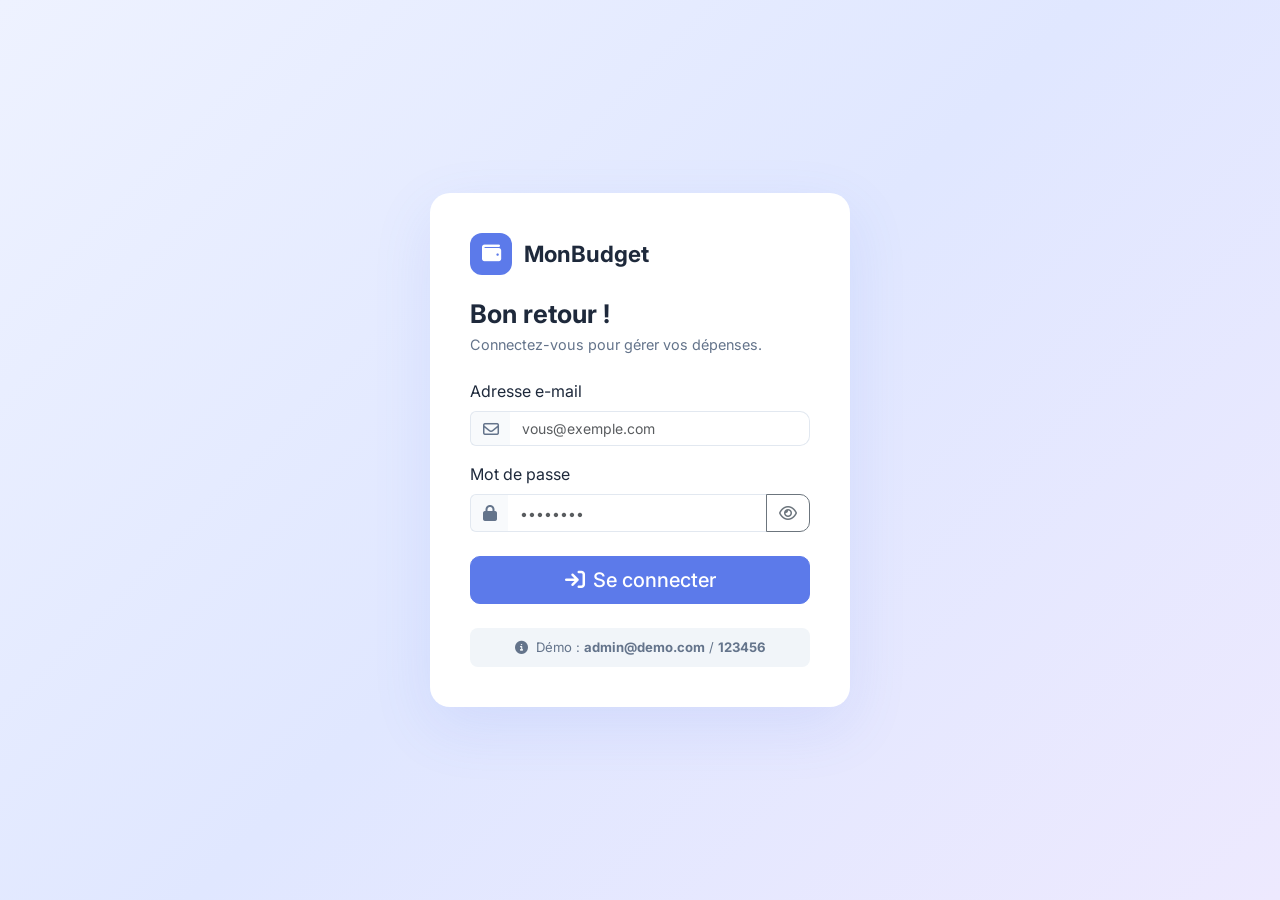
==== gestion-depenses/index.html @ c93f59fb "Frontend" ====
<!DOCTYPE html>
<html lang="fr">
<head>
  <meta charset="UTF-8" />
  <meta name="viewport" content="width=device-width, initial-scale=1.0"/>
  <title>MonBudget – Connexion</title>
  <link href="https://cdn.jsdelivr.net/npm/bootstrap@5.3.2/dist/css/bootstrap.min.css" rel="stylesheet"/>
  <link href="https://cdnjs.cloudflare.com/ajax/libs/font-awesome/6.5.0/css/all.min.css" rel="stylesheet"/>
  <link href="css/style.css" rel="stylesheet"/>
</head>
<body class="auth-page d-flex align-items-center justify-content-center min-vh-100">

  <div class="auth-card">
    <div class="auth-brand mb-4">
      <span class="brand-icon"><i class="fa-solid fa-wallet"></i></span>
      <span class="brand-name">MonBudget</span>
    </div>

    <h2 class="auth-title">Bon retour !</h2>
    <p class="auth-sub">Connectez-vous pour gérer vos dépenses.</p>

    <div id="loginAlert" class="alert alert-danger d-none" role="alert">
      <i class="fa-solid fa-circle-exclamation me-2"></i>
      <span id="loginAlertMsg">Email ou mot de passe incorrect.</span>
    </div>

    <form id="loginForm" novalidate>
      <div class="mb-3">
        <label for="email" class="form-label">Adresse e-mail</label>
        <div class="input-group">
          <span class="input-group-text"><i class="fa-regular fa-envelope"></i></span>
          <input type="email" class="form-control" id="email" placeholder="vous@exemple.com" required/>
        </div>
      </div>
      <div class="mb-4">
        <label for="password" class="form-label">Mot de passe</label>
        <div class="input-group">
          <span class="input-group-text"><i class="fa-solid fa-lock"></i></span>
          <input type="password" class="form-control" id="password" placeholder="••••••••" required/>
          <button class="btn btn-outline-secondary" type="button" id="togglePassword">
            <i class="fa-regular fa-eye"></i>
          </button>
        </div>
      </div>
      <button type="submit" class="btn btn-primary w-100 btn-lg">
        <i class="fa-solid fa-arrow-right-to-bracket me-2"></i>Se connecter
      </button>
    </form>

    <p class="auth-hint mt-4">
      <i class="fa-solid fa-circle-info me-1"></i>
      Démo : <strong>admin@demo.com</strong> / <strong>123456</strong>
    </p>
  </div>

  <script src="https://cdn.jsdelivr.net/npm/bootstrap@5.3.2/dist/js/bootstrap.bundle.min.js"></script>
  <script src="js/app.js"></script>
  <script>
    // Toggle password visibility
    document.getElementById('togglePassword').addEventListener('click', function () {
      const pwd = document.getElementById('password');
      const icon = this.querySelector('i');
      if (pwd.type === 'password') {
        pwd.type = 'text';
        icon.classList.replace('fa-eye', 'fa-eye-slash');
      } else {
        pwd.type = 'password';
        icon.classList.replace('fa-eye-slash', 'fa-eye');
      }
    });

    // Login form submission
    document.getElementById('loginForm').addEventListener('submit', function (e) {
      e.preventDefault();
      const email = document.getElementById('email').value.trim();
      const password = document.getElementById('password').value;

      if (App.login(email, password)) {
        window.location.href = 'dashboard.html';
      } else {
        const alert = document.getElementById('loginAlert');
        alert.classList.remove('d-none');
        setTimeout(() => alert.classList.add('d-none'), 3000);
      }
    });

    // Redirect if already logged in
    if (App.isLoggedIn()) window.location.href = 'dashboard.html';
  </script>
</body>
</html>
---- gestion-depenses/css/style.css ----
/* ============================================================
   MonBudget – Style principal
   ============================================================ */

/* Fonts */
@import url('https://fonts.googleapis.com/css2?family=Inter:wght@400;500;600;700&display=swap');

:root {
  --primary:     #5C7AEA;
  --primary-dk:  #4563D1;
  --success:     #10B981;
  --warning:     #F59E0B;
  --danger:      #EF4444;
  --text-main:   #1E293B;
  --text-muted:  #64748B;
  --border:      #E2E8F0;
  --bg:          #F8FAFC;
  --sidebar-w:   240px;
  --card-radius: 14px;
}

* { box-sizing: border-box; }

body {
  font-family: 'Inter', sans-serif;
  color: var(--text-main);
  background: var(--bg);
  margin: 0;
}

/* ─── AUTH PAGE ─────────────────────────────────────────── */
.auth-page {
  background: linear-gradient(135deg, #EEF2FF 0%, #E0E7FF 50%, #EDE9FE 100%);
}

.auth-card {
  background: #fff;
  border-radius: 20px;
  padding: 2.5rem;
  width: 100%;
  max-width: 420px;
  box-shadow: 0 20px 60px rgba(92,122,234,.12);
}

.auth-brand {
  display: flex;
  align-items: center;
  gap: .75rem;
  margin-bottom: 1.5rem;
}

.brand-icon {
  width: 42px; height: 42px;
  background: var(--primary);
  border-radius: 12px;
  display: grid; place-items: center;
  color: #fff;
  font-size: 1.2rem;
}

.brand-name {
  font-size: 1.4rem;
  font-weight: 700;
  color: var(--text-main);
}

.auth-title { font-size: 1.6rem; font-weight: 700; margin-bottom: .25rem; }
.auth-sub   { color: var(--text-muted); margin-bottom: 1.5rem; font-size: .9rem; }

.auth-hint {
  font-size: .82rem;
  color: var(--text-muted);
  text-align: center;
  background: #F1F5F9;
  border-radius: 8px;
  padding: .6rem 1rem;
  margin-bottom: 0;
}

/* ─── APP LAYOUT ─────────────────────────────────────────── */
.app-layout {
  display: flex;
  min-height: 100vh;
}

/* ─── SIDEBAR ─────────────────────────────────────────────── */
.sidebar {
  width: var(--sidebar-w);
  background: #fff;
  border-right: 1px solid var(--border);
  display: flex;
  flex-direction: column;
  position: fixed;
  top: 0; left: 0; bottom: 0;
  z-index: 100;
  transition: transform .25s ease;
}

.sidebar-brand {
  display: flex;
  align-items: center;
  gap: .75rem;
  padding: 1.25rem 1.25rem 1rem;
  border-bottom: 1px solid var(--border);
}

.sidebar-nav {
  list-style: none;
  padding: .75rem .75rem;
  margin: 0;
  flex: 1;
}

.sidebar-nav li { margin-bottom: .25rem; }

.sidebar-nav a {
  display: flex;
  align-items: center;
  gap: .75rem;
  padding: .65rem .85rem;
  border-radius: 10px;
  color: var(--text-muted);
  text-decoration: none;
  font-size: .9rem;
  font-weight: 500;
  transition: background .15s, color .15s;
}

.sidebar-nav a i { width: 18px; text-align: center; font-size: 1rem; }

.sidebar-nav a:hover    { background: #F1F5F9; color: var(--text-main); }
.sidebar-nav a.active   { background: #EEF2FF; color: var(--primary); font-weight: 600; }

.sidebar-footer {
  padding: 1rem .75rem;
  border-top: 1px solid var(--border);
}

.btn-logout {
  display: flex;
  align-items: center;
  gap: .75rem;
  width: 100%;
  padding: .65rem .85rem;
  border: none;
  border-radius: 10px;
  background: transparent;
  color: var(--danger);
  font-size: .9rem;
  font-weight: 500;
  cursor: pointer;
  transition: background .15s;
}
.btn-logout:hover { background: #FEF2F2; }

/* ─── MAIN CONTENT ─────────────────────────────────────── */
.main-content {
  margin-left: var(--sidebar-w);
  flex: 1;
  display: flex;
  flex-direction: column;
  min-height: 100vh;
}

/* ─── TOPBAR ─────────────────────────────────────────────── */
.topbar {
  position: sticky;
  top: 0;
  z-index: 50;
  background: #fff;
  border-bottom: 1px solid var(--border);
  display: flex;
  align-items: center;
  padding: .75rem 1.5rem;
  gap: 1rem;
}

.btn-toggle-sidebar {
  display: none;
  border: none; background: transparent;
  font-size: 1.1rem; color: var(--text-muted); cursor: pointer;
  padding: .25rem .5rem;
  border-radius: 6px;
}
.btn-toggle-sidebar:hover { background: #F1F5F9; }

.topbar-title { font-weight: 600; font-size: 1rem; flex: 1; color: var(--text-main); }

.topbar-user {
  display: flex;
  align-items: center;
  gap: .5rem;
  font-size: .85rem;
  color: var(--text-muted);
}

.user-avatar {
  width: 34px; height: 34px;
  background: #EEF2FF;
  border-radius: 50%;
  display: grid; place-items: center;
  color: var(--primary);
}

/* ─── PAGE BODY ──────────────────────────────────────────── */
.page-body {
  padding: 1.75rem;
  flex: 1;
}

.page-title {
  font-size: 1.5rem;
  font-weight: 700;
  margin-bottom: .15rem;
}

.page-sub {
  color: var(--text-muted);
  font-size: .875rem;
  margin-bottom: 0;
}

/* ─── KPI CARDS ─────────────────────────────────────────── */
.kpi-card {
  background: #fff;
  border-radius: var(--card-radius);
  padding: 1.25rem;
  display: flex;
  align-items: center;
  gap: 1rem;
  border: 1px solid var(--border);
  box-shadow: 0 1px 4px rgba(0,0,0,.04);
}

.kpi-icon {
  width: 48px; height: 48px;
  border-radius: 12px;
  display: grid; place-items: center;
  font-size: 1.2rem;
  flex-shrink: 0;
}

.kpi-total .kpi-icon { background: #EEF2FF; color: var(--primary); }
.kpi-count .kpi-icon { background: #ECFDF5; color: var(--success); }
.kpi-avg   .kpi-icon { background: #FFFBEB; color: var(--warning); }
.kpi-top   .kpi-icon { background: #FEF2F2; color: var(--danger); }

.kpi-label { font-size: .78rem; color: var(--text-muted); margin-bottom: .15rem; }
.kpi-value { font-size: 1.3rem; font-weight: 700; }

/* ─── CARD PANELS ─────────────────────────────────────────── */
.card-panel {
  background: #fff;
  border-radius: var(--card-radius);
  border: 1px solid var(--border);
  box-shadow: 0 1px 4px rgba(0,0,0,.04);
  overflow: hidden;
}

.panel-header {
  padding: .9rem 1.25rem;
  border-bottom: 1px solid var(--border);
  font-weight: 600;
  font-size: .9rem;
  display: flex;
  align-items: center;
  justify-content: space-between;
  color: var(--text-main);
}

.panel-link {
  font-size: .8rem;
  color: var(--primary);
  text-decoration: none;
  font-weight: 500;
}
.panel-link:hover { text-decoration: underline; }

.panel-body { padding: 1.25rem; }

.panel-footer {
  padding: .75rem 1.25rem;
  border-top: 1px solid var(--border);
  background: #FAFBFC;
  display: flex;
  justify-content: space-between;
  font-size: .875rem;
  color: var(--text-muted);
}

/* ─── CATEGORY ROW (dashboard) ───────────────────────────── */
.cat-row {
  display: flex;
  align-items: center;
  gap: .75rem;
  margin-bottom: .9rem;
}
.cat-row:last-child { margin-bottom: 0; }

.cat-dot {
  width: 10px; height: 10px;
  border-radius: 50%;
  flex-shrink: 0;
}

.cat-info { flex: 1; }
.cat-name-row {
  display: flex;
  justify-content: space-between;
  font-size: .85rem;
  margin-bottom: .25rem;
  font-weight: 500;
}

/* ─── EXPENSE ROW (dashboard) ────────────────────────────── */
.expense-row {
  display: flex;
  align-items: center;
  gap: .75rem;
  padding: .6rem 0;
  border-bottom: 1px solid var(--border);
}
.expense-row:last-child { border-bottom: none; }

.expense-cat-badge {
  width: 38px; height: 38px;
  border-radius: 10px;
  display: grid; place-items: center;
  font-size: .9rem;
  flex-shrink: 0;
}

.expense-info { flex: 1; min-width: 0; }
.expense-name { font-size: .875rem; font-weight: 500; white-space: nowrap; overflow: hidden; text-overflow: ellipsis; }
.expense-meta { font-size: .75rem; color: var(--text-muted); }
.expense-amount { font-size: .9rem; font-weight: 600; white-space: nowrap; }

/* ─── TABLES ──────────────────────────────────────────────── */
.table thead th {
  font-size: .78rem;
  font-weight: 600;
  color: var(--text-muted);
  text-transform: uppercase;
  letter-spacing: .04em;
  background: #FAFBFC;
  border-bottom: 1px solid var(--border);
  padding: .75rem 1rem;
}
.table tbody td { padding: .75rem 1rem; font-size: .875rem; vertical-align: middle; }
.table-hover tbody tr:hover { background: #F8FAFC; }

.cat-pill {
  display: inline-flex;
  align-items: center;
  padding: .25rem .65rem;
  border-radius: 20px;
  font-size: .78rem;
  font-weight: 600;
}

.btn-action-edit {
  background: #EEF2FF;
  color: var(--primary);
  border: none;
  border-radius: 8px;
  padding: .3rem .55rem;
  font-size: .8rem;
}
.btn-action-edit:hover { background: #dde6ff; color: var(--primary-dk); }

.btn-action-del {
  background: #FEF2F2;
  color: var(--danger);
  border: none;
  border-radius: 8px;
  padding: .3rem .55rem;
  font-size: .8rem;
}
.btn-action-del:hover { background: #fee2e2; }

.badge-count {
  background: var(--primary);
  color: #fff;
  border-radius: 20px;
  padding: .15rem .55rem;
  font-size: .75rem;
  font-weight: 600;
}

/* ─── CATEGORY CARDS ──────────────────────────────────────── */
.cat-card {
  background: #fff;
  border-radius: var(--card-radius);
  border: 1px solid var(--border);
  overflow: hidden;
  box-shadow: 0 1px 4px rgba(0,0,0,.04);
  transition: box-shadow .2s;
}
.cat-card:hover { box-shadow: 0 4px 16px rgba(0,0,0,.08); }

.cat-card-header {
  display: flex;
  align-items: center;
  gap: .85rem;
  padding: 1rem 1.1rem;
}

.cat-card-icon {
  width: 42px; height: 42px;
  border-radius: 10px;
  display: grid; place-items: center;
  font-size: 1rem;
  flex-shrink: 0;
}

.cat-card-name { font-weight: 600; font-size: .95rem; }
.cat-card-desc { font-size: .78rem; color: var(--text-muted); margin-top: .1rem; }

.cat-card-stats {
  display: flex;
  justify-content: space-between;
  padding: .6rem 1.1rem;
  font-size: .8rem;
  color: var(--text-muted);
  background: #FAFBFC;
  border-top: 1px solid var(--border);
}

.cat-card-actions {
  display: flex;
  align-items: center;
  gap: .5rem;
  padding: .75rem 1.1rem;
  border-top: 1px solid var(--border);
}

/* ─── COLOR PICKER ─────────────────────────────────────────── */
.color-picker-row { display: flex; align-items: center; gap: .75rem; }
.form-control-color { width: 48px; height: 38px; padding: .2rem; border-radius: 8px; cursor: pointer; }
.color-presets { display: flex; gap: .4rem; flex-wrap: wrap; }
.color-preset {
  width: 24px; height: 24px;
  border-radius: 50%;
  border: 2px solid transparent;
  cursor: pointer;
  transition: transform .15s, border-color .15s;
}
.color-preset:hover { transform: scale(1.2); border-color: #fff; outline: 2px solid var(--text-muted); }

/* ─── ICON GRID ─────────────────────────────────────────────── */
.icon-grid {
  display: flex;
  flex-wrap: wrap;
  gap: .4rem;
  max-height: 120px;
  overflow-y: auto;
}

.icon-btn {
  width: 38px; height: 38px;
  display: grid; place-items: center;
  border-radius: 8px;
  border: 1px solid var(--border);
  background: #fff;
  color: var(--text-muted);
  cursor: pointer;
  font-size: .9rem;
  transition: background .15s, color .15s, border-color .15s;
}
.icon-btn:hover { background: #F1F5F9; color: var(--text-main); }
.icon-btn.active { background: #EEF2FF; color: var(--primary); border-color: var(--primary); }

/* ─── CHARTS ─────────────────────────────────────────────────── */
.pie-legend { text-align: left; }
.pie-legend-item {
  display: flex;
  align-items: center;
  gap: .5rem;
  font-size: .82rem;
  padding: .3rem 0;
  border-bottom: 1px solid var(--border);
}
.pie-legend-item:last-child { border-bottom: none; }
.pie-legend-dot { width: 10px; height: 10px; border-radius: 50%; flex-shrink: 0; }

/* ─── MONTH SELECTOR ─────────────────────────────────────── */
.month-selector {
  font-size: .875rem;
  border-color: var(--border);
  border-radius: 10px;
  padding: .45rem .75rem;
  color: var(--text-main);
}

/* ─── DELETE MODAL ─────────────────────────────────────────── */
.delete-icon { color: var(--danger); }

/* ─── BOOTSTRAP OVERRIDES ─────────────────────────────────── */
.btn-primary {
  background: var(--primary);
  border-color: var(--primary);
  border-radius: 10px;
  font-weight: 500;
}
.btn-primary:hover { background: var(--primary-dk); border-color: var(--primary-dk); }

.btn-secondary { border-radius: 10px; font-weight: 500; }
.btn-danger    { border-radius: 10px; font-weight: 500; }
.btn-outline-primary { border-radius: 10px; font-weight: 500; color: var(--primary); border-color: var(--primary); }
.btn-outline-primary:hover { background: var(--primary); border-color: var(--primary); }
.btn-outline-secondary { border-radius: 10px; }

.form-control, .form-select {
  border-color: var(--border);
  border-radius: 10px;
  font-size: .875rem;
}
.form-control:focus, .form-select:focus {
  border-color: var(--primary);
  box-shadow: 0 0 0 3px rgba(92,122,234,.15);
}

.input-group-text {
  border-color: var(--border);
  background: #F8FAFC;
  color: var(--text-muted);
}
.input-group .form-control { border-left: none; }
.input-group .input-group-text:first-child { border-right: none; }

.modal-content {
  border-radius: 18px;
  border: none;
  box-shadow: 0 25px 60px rgba(0,0,0,.15);
}
.modal-header { border-bottom-color: var(--border); }
.modal-footer { border-top-color: var(--border); }

.alert { border-radius: 10px; font-size: .875rem; }

/* ─── RESPONSIVE ─────────────────────────────────────────── */
@media (max-width: 768px) {
  .sidebar {
    transform: translateX(-100%);
  }
  .sidebar.open {
    transform: translateX(0);
    box-shadow: 4px 0 20px rgba(0,0,0,.1);
  }
  .main-content {
    margin-left: 0;
  }
  .btn-toggle-sidebar {
    display: inline-flex;
    align-items: center;
  }
  .page-body { padding: 1.25rem; }
}

@media (max-width: 576px) {
  .auth-card { margin: 1rem; padding: 1.75rem; }
  .kpi-value { font-size: 1.1rem; }
  .page-title { font-size: 1.25rem; }
}
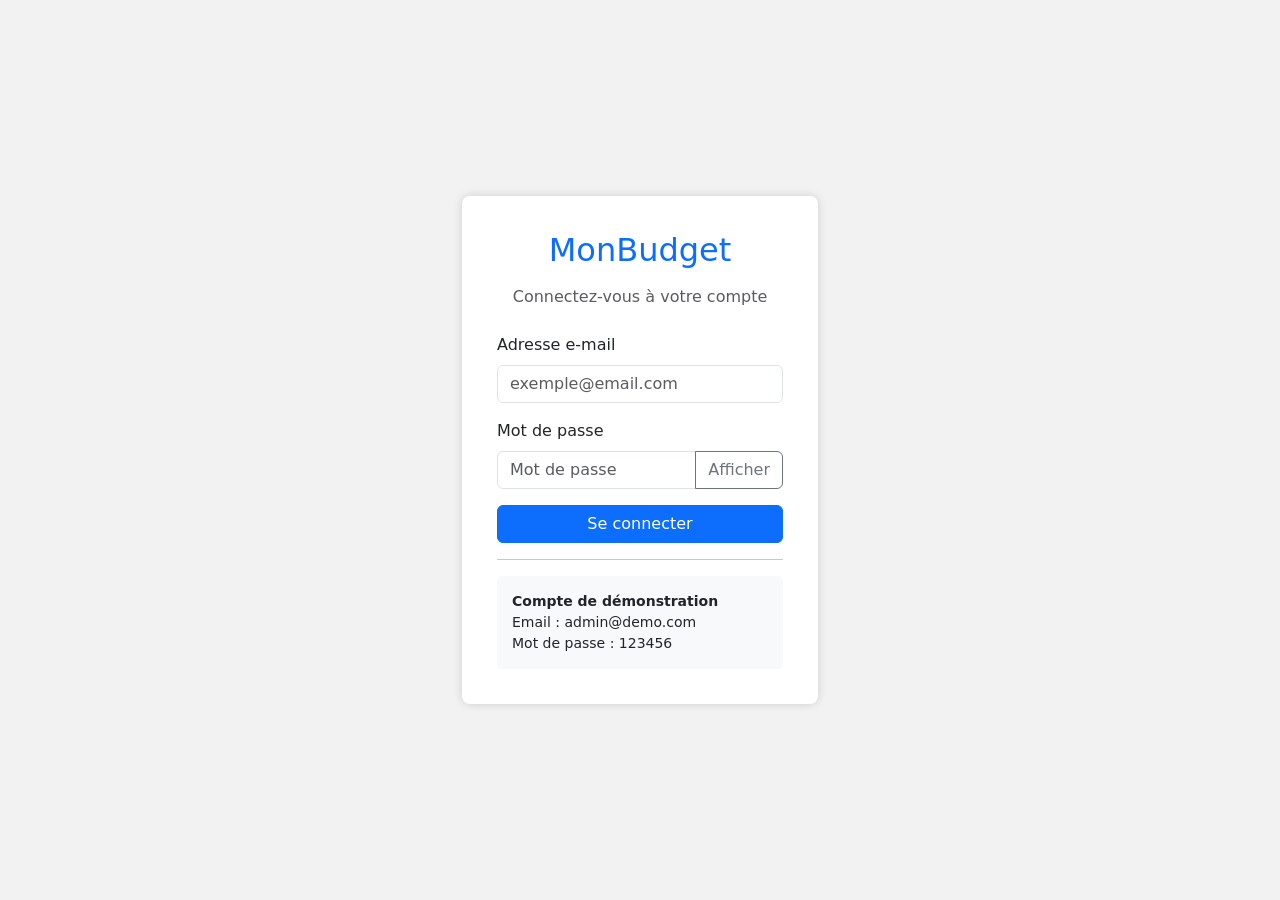
==== commit fa35dcb9: "change the design" ====
--- a/gestion-depenses/index.html
+++ b/gestion-depenses/index.html
@@ -1,91 +1,85 @@
 <!DOCTYPE html>
 <html lang="fr">
 <head>
-  <meta charset="UTF-8" />
-  <meta name="viewport" content="width=device-width, initial-scale=1.0"/>
-  <title>MonBudget – Connexion</title>
-  <link href="https://cdn.jsdelivr.net/npm/bootstrap@5.3.2/dist/css/bootstrap.min.css" rel="stylesheet"/>
-  <link href="https://cdnjs.cloudflare.com/ajax/libs/font-awesome/6.5.0/css/all.min.css" rel="stylesheet"/>
-  <link href="css/style.css" rel="stylesheet"/>
+    <meta charset="UTF-8">
+    <meta name="viewport" content="width=device-width, initial-scale=1.0">
+    <title>MonBudget - Connexion</title>
+    <!-- Bootstrap -->
+    <link href="https://cdn.jsdelivr.net/npm/bootstrap@5.3.3/dist/css/bootstrap.min.css" rel="stylesheet">
+    <!-- CSS -->
+    <link rel="stylesheet" href="css/style.css">
 </head>
-<body class="auth-page d-flex align-items-center justify-content-center min-vh-100">
+<body>
+<div class="container">
+    <div class="row justify-content-center align-items-center vh-100">
+        <div class="col-md-6 col-lg-4">
+            <div class="login-card">
+                <h2 class="text-center mb-3 text-primary">MonBudget</h2>
+                <p class="text-center text-muted mb-4">Connectez-vous à votre compte</p>
 
-  <div class="auth-card">
-    <div class="auth-brand mb-4">
-      <span class="brand-icon"><i class="fa-solid fa-wallet"></i></span>
-      <span class="brand-name">MonBudget</span>
+                <!-- Message erreur -->
+                <div id="loginAlert" class="alert alert-danger d-none">
+                    <span id="loginAlertMsg">Adresse e-mail ou mot de passe incorrect.</span>
+                </div>
+
+                <form id="loginForm">
+                    <div class="mb-3">
+                        <label class="form-label">Adresse e-mail</label>
+                        <input type="email" id="email" class="form-control" placeholder="exemple@email.com" required>
+                    </div>
+                    <div class="mb-3">
+                        <label class="form-label">Mot de passe</label>
+                        <div class="input-group">
+                            <input type="password" id="password" class="form-control" placeholder="Mot de passe" required>
+                            <button class="btn btn-outline-secondary" type="button" id="togglePassword">Afficher</button>
+                        </div>
+                    </div>
+                    <button type="submit" class="btn btn-primary w-100">Se connecter</button>
+                </form>
+
+                <hr>
+
+                <div class="demo">
+                    <strong>Compte de démonstration</strong><br>
+                    Email : admin@demo.com<br>
+                    Mot de passe : 123456
+                </div>
+            </div>
+        </div>
     </div>
+</div>
 
-    <h2 class="auth-title">Bon retour !</h2>
-    <p class="auth-sub">Connectez-vous pour gérer vos dépenses.</p>
-
-    <div id="loginAlert" class="alert alert-danger d-none" role="alert">
-      <i class="fa-solid fa-circle-exclamation me-2"></i>
-      <span id="loginAlertMsg">Email ou mot de passe incorrect.</span>
-    </div>
-
-    <form id="loginForm" novalidate>
-      <div class="mb-3">
-        <label for="email" class="form-label">Adresse e-mail</label>
-        <div class="input-group">
-          <span class="input-group-text"><i class="fa-regular fa-envelope"></i></span>
-          <input type="email" class="form-control" id="email" placeholder="vous@exemple.com" required/>
-        </div>
-      </div>
-      <div class="mb-4">
-        <label for="password" class="form-label">Mot de passe</label>
-        <div class="input-group">
-          <span class="input-group-text"><i class="fa-solid fa-lock"></i></span>
-          <input type="password" class="form-control" id="password" placeholder="••••••••" required/>
-          <button class="btn btn-outline-secondary" type="button" id="togglePassword">
-            <i class="fa-regular fa-eye"></i>
-          </button>
-        </div>
-      </div>
-      <button type="submit" class="btn btn-primary w-100 btn-lg">
-        <i class="fa-solid fa-arrow-right-to-bracket me-2"></i>Se connecter
-      </button>
-    </form>
-
-    <p class="auth-hint mt-4">
-      <i class="fa-solid fa-circle-info me-1"></i>
-      Démo : <strong>admin@demo.com</strong> / <strong>123456</strong>
-    </p>
-  </div>
-
-  <script src="https://cdn.jsdelivr.net/npm/bootstrap@5.3.2/dist/js/bootstrap.bundle.min.js"></script>
-  <script src="js/app.js"></script>
-  <script>
-    // Toggle password visibility
-    document.getElementById('togglePassword').addEventListener('click', function () {
-      const pwd = document.getElementById('password');
-      const icon = this.querySelector('i');
-      if (pwd.type === 'password') {
-        pwd.type = 'text';
-        icon.classList.replace('fa-eye', 'fa-eye-slash');
-      } else {
-        pwd.type = 'password';
-        icon.classList.replace('fa-eye-slash', 'fa-eye');
-      }
+<script src="js/app.js"></script>
+<script>
+    document.getElementById("togglePassword").addEventListener("click", function () {
+        const password = document.getElementById("password");
+        if (password.type === "password") {
+            password.type = "text";
+            this.textContent = "Masquer";
+        } else {
+            password.type = "password";
+            this.textContent = "Afficher";
+        }
     });
 
-    // Login form submission
-    document.getElementById('loginForm').addEventListener('submit', function (e) {
-      e.preventDefault();
-      const email = document.getElementById('email').value.trim();
-      const password = document.getElementById('password').value;
-
-      if (App.login(email, password)) {
-        window.location.href = 'dashboard.html';
-      } else {
-        const alert = document.getElementById('loginAlert');
-        alert.classList.remove('d-none');
-        setTimeout(() => alert.classList.add('d-none'), 3000);
-      }
+    document.getElementById("loginForm").addEventListener("submit", function (e) {
+        e.preventDefault();
+        const email = document.getElementById("email").value.trim();
+        const password = document.getElementById("password").value;
+        if (App.login(email, password)) {
+            window.location.href = "dashboard.html";
+        } else {
+            const alertBox = document.getElementById("loginAlert");
+            alertBox.classList.remove("d-none");
+            setTimeout(() => {
+                alertBox.classList.add("d-none");
+            }, 3000);
+        }
     });
 
-    // Redirect if already logged in
-    if (App.isLoggedIn()) window.location.href = 'dashboard.html';
-  </script>
+    if (App.isLoggedIn()) {
+        window.location.href = "dashboard.html";
+    }
+</script>
 </body>
-</html>
+</html>
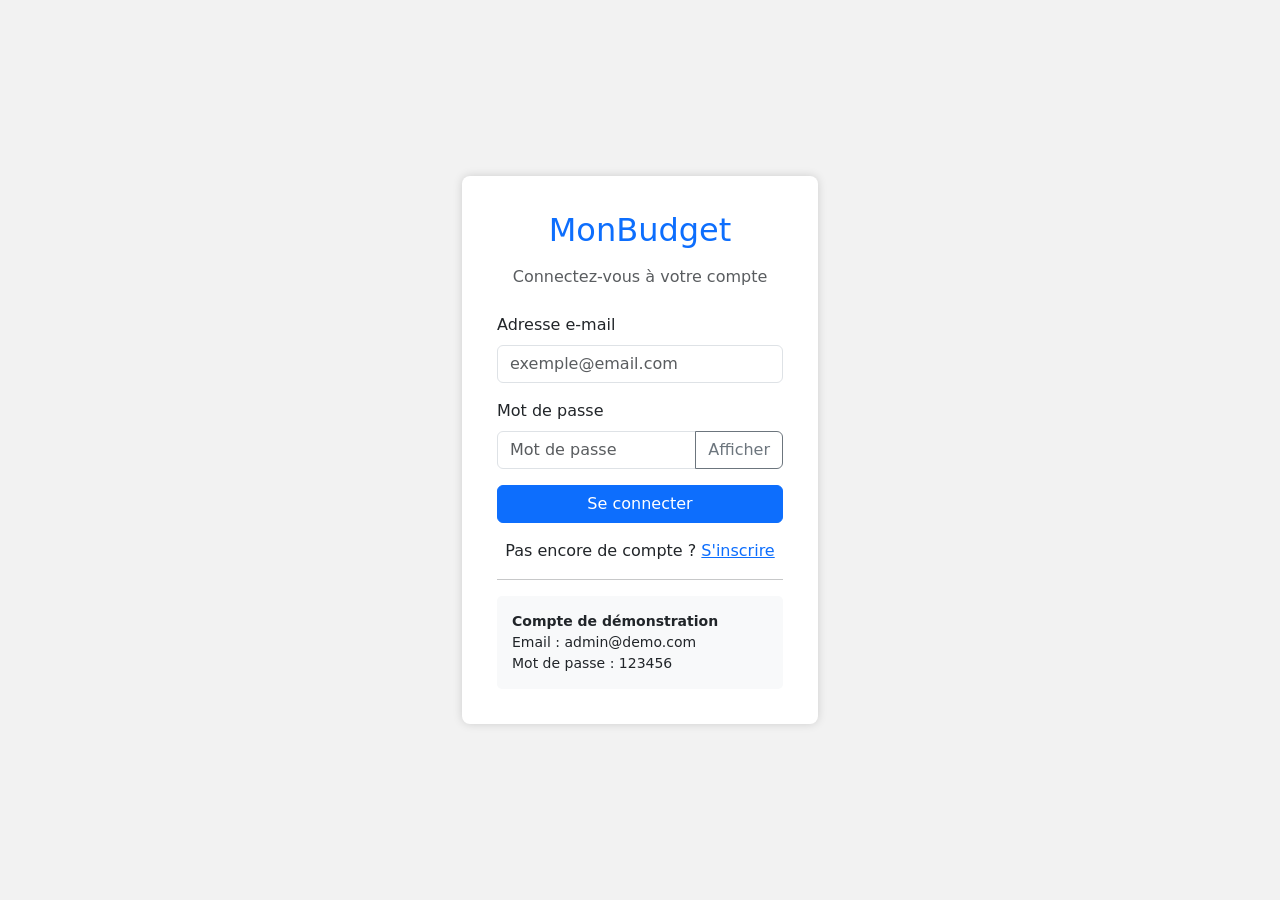
==== commit b48b1aa9: "signup page" ====
--- a/gestion-depenses/index.html
+++ b/gestion-depenses/index.html
@@ -36,6 +36,10 @@
                     </div>
                     <button type="submit" class="btn btn-primary w-100">Se connecter</button>
                 </form>
+
+                <p class="text-center mt-3 mb-0">
+                    Pas encore de compte ? <a href="signup.html">S'inscrire</a>
+                </p>
 
                 <hr>
 
